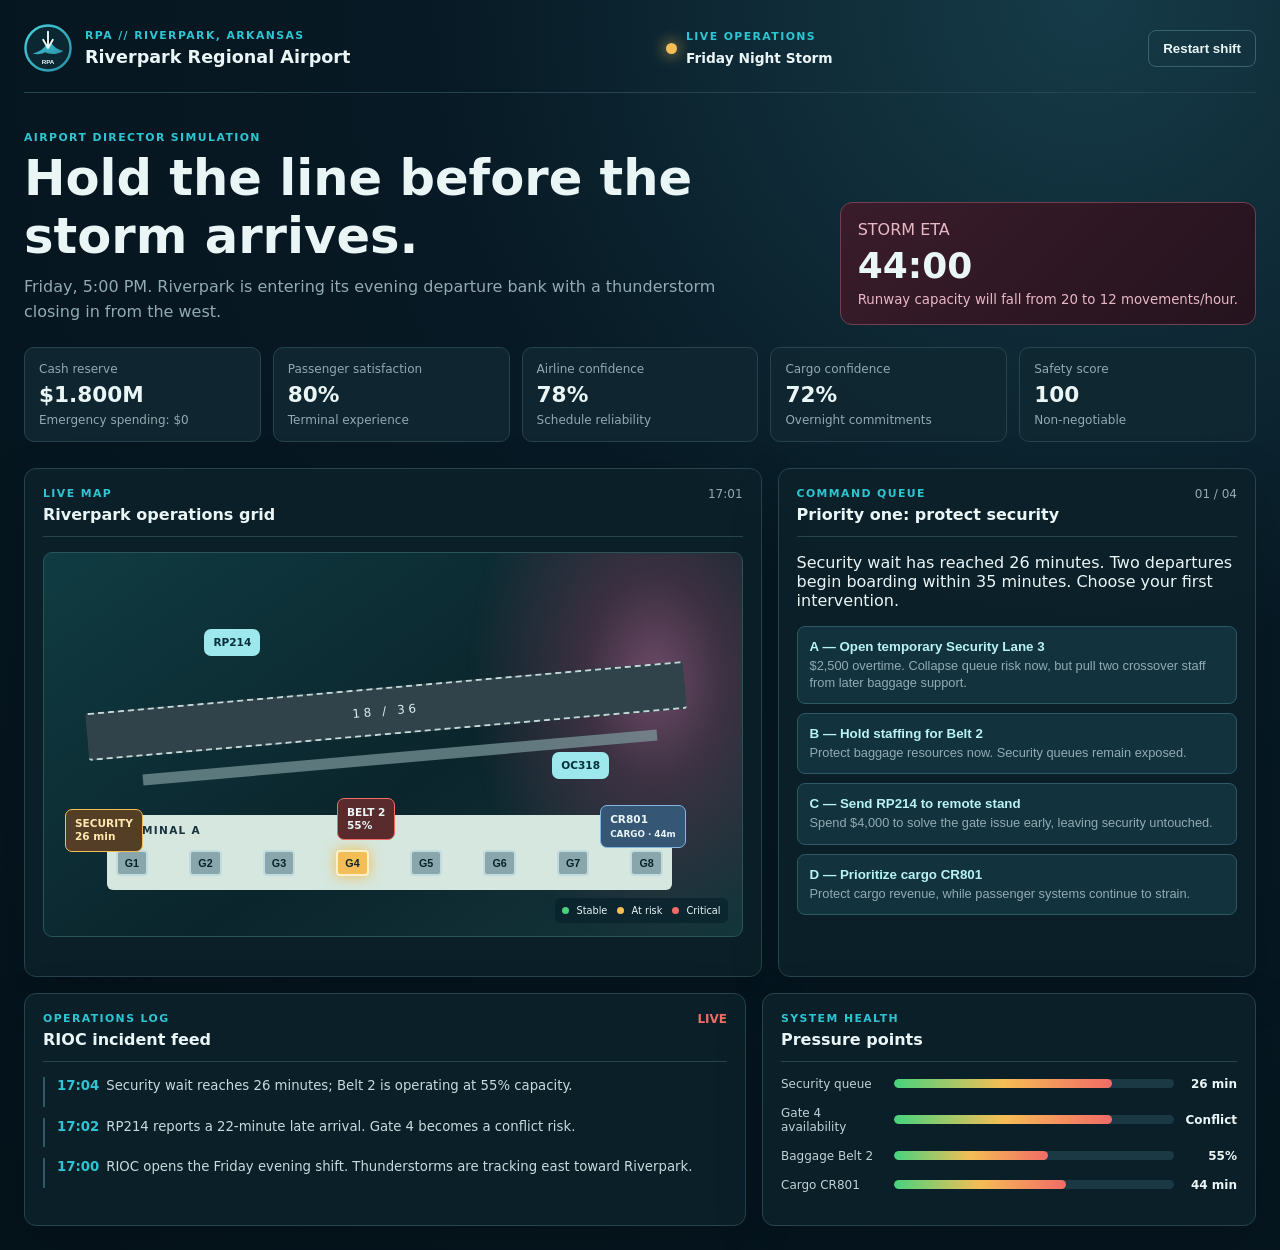
==== index.html @ ee778a7b "Build playable Riverpark Regional Airport v1" ====
<!doctype html>
<html lang="en">
<head>
  <meta charset="utf-8">
  <meta name="viewport" content="width=device-width, initial-scale=1">
  <meta name="theme-color" content="#071924">
  <title>Riverpark Regional Airport | Friday Night Storm</title>
  <link rel="stylesheet" href="styles.css">
</head>
<body>
  <main class="app-shell">
    <header class="topbar">
      <div class="brand"><img src="assets/riverpark-logo.svg" alt="Riverpark Regional Airport logo"><div><p class="eyebrow">RPA // RIVERPARK, ARKANSAS</p><h1>Riverpark Regional Airport</h1></div></div>
      <div class="scenario"><span class="status-dot"></span><div><p class="eyebrow">LIVE OPERATIONS</p><strong>Friday Night Storm</strong></div></div>
      <button id="restartTop" class="ghost">Restart shift</button>
    </header>
    <section class="hero">
      <div><p class="eyebrow">AIRPORT DIRECTOR SIMULATION</p><h2>Hold the line before the storm arrives.</h2><p id="briefingText">Friday, 5:00 PM. Riverpark is entering its evening departure bank with a thunderstorm closing in from the west.</p></div>
      <div class="storm-card"><span>STORM ETA</span><strong id="stormEta">45:00</strong><small id="stormLabel">Runway capacity will fall from 20 to 12 movements/hour.</small></div>
    </section>
    <section class="metrics" aria-label="Airport metrics">
      <article><span>Cash reserve</span><strong id="cash">$1.800M</strong><small id="cashNote">Emergency spending: $0</small></article>
      <article><span>Passenger satisfaction</span><strong id="passenger">80%</strong><small>Terminal experience</small></article>
      <article><span>Airline confidence</span><strong id="airline">78%</strong><small>Schedule reliability</small></article>
      <article><span>Cargo confidence</span><strong id="cargo">72%</strong><small>Overnight commitments</small></article>
      <article><span>Safety score</span><strong id="safety">100</strong><small>Non-negotiable</small></article>
    </section>
    <section class="workspace">
      <div class="map-panel panel">
        <div class="panel-heading"><div><p class="eyebrow">LIVE MAP</p><h3>Riverpark operations grid</h3></div><span id="clock">17:00</span></div>
        <div class="airport-map">
          <div class="storm-front"></div><div class="runway"><span>18 / 36</span></div><div class="taxiway"></div>
          <div class="terminal"><div class="terminal-label">TERMINAL A</div><div class="gates"><button class="gate">G1</button><button class="gate">G2</button><button class="gate">G3</button><button class="gate warning" id="gate4">G4</button><button class="gate">G5</button><button class="gate">G6</button><button class="gate">G7</button><button class="gate">G8</button></div></div>
          <div class="plane inbound" id="rp214">RP214</div><div class="plane outbound">OC318</div><div class="cargo-stand" id="cargoStand">CR801<br><small>CARGO</small></div>
          <div class="security-node" id="securityNode">SECURITY<br><strong>26 min</strong></div><div class="baggage-node" id="baggageNode">BELT 2<br><strong>55%</strong></div>
          <div class="legend"><span><i class="green"></i> Stable</span><span><i class="amber"></i> At risk</span><span><i class="red"></i> Critical</span></div>
        </div>
      </div>
      <aside class="panel command-panel"><div class="panel-heading"><div><p class="eyebrow">COMMAND QUEUE</p><h3 id="decisionTitle">Priority one: protect security</h3></div><span id="decisionStep">01 / 04</span></div><p id="decisionText">Security wait has reached 26 minutes. Two departures begin boarding within 35 minutes. Choose your first intervention.</p><div id="choices" class="choices"></div><div id="choiceResult" class="choice-result" aria-live="polite"></div></aside>
    </section>
    <section class="lower-grid">
      <section class="panel alerts"><div class="panel-heading"><div><p class="eyebrow">OPERATIONS LOG</p><h3>RIOC incident feed</h3></div><span class="live-tag">LIVE</span></div><ol id="log"></ol></section>
      <section class="panel status"><div class="panel-heading"><div><p class="eyebrow">SYSTEM HEALTH</p><h3>Pressure points</h3></div></div><div class="system-row"><span>Security queue</span><div class="bar"><b id="securityBar" style="width:82%"></b></div><strong id="securityValue">26 min</strong></div><div class="system-row"><span>Gate 4 availability</span><div class="bar"><b id="gateBar" style="width:78%"></b></div><strong id="gateValue">Conflict</strong></div><div class="system-row"><span>Baggage Belt 2</span><div class="bar"><b id="beltBar" style="width:55%"></b></div><strong id="beltValue">55%</strong></div><div class="system-row"><span>Cargo CR801</span><div class="bar"><b id="cargoBar" style="width:64%"></b></div><strong id="cargoValue">45 min</strong></div></section>
    </section>
    <section id="report" class="report hidden" aria-live="polite"><div class="report-card"><p class="eyebrow">SHIFT COMPLETE</p><h2 id="reportTitle">Riverpark holds the line.</h2><p id="reportSummary"></p><div id="scoreGrid" class="score-grid"></div><button id="restartReport" class="primary">Run the shift again</button></div></section>
  </main>
  <script src="app.js"></script>
</body>
</html>
---- styles.css ----
:root{--ink:#eaf5f6;--muted:#92aab2;--panel:#102731;--panel2:#0b2029;--line:#26434e;--sky:#2dc5d2;--green:#47d37d;--amber:#f5bd55;--red:#f16b67;--navy:#071924}*{box-sizing:border-box}body{margin:0;background:radial-gradient(circle at 85% 0,#163b48 0,#071924 40%,#05131b 100%);color:var(--ink);font-family:Inter,ui-sans-serif,system-ui,-apple-system,BlinkMacSystemFont,"Segoe UI",sans-serif;min-height:100vh}.app-shell{max-width:1440px;margin:auto;padding:24px}.topbar,.hero,.panel-heading,.brand,.scenario,.metrics,.workspace,.lower-grid{display:flex}.topbar{align-items:center;justify-content:space-between;border-bottom:1px solid var(--line);padding-bottom:20px;gap:18px}.brand{align-items:center;gap:13px}.brand img{width:48px;height:48px}.eyebrow{font-size:.68rem;letter-spacing:.13em;font-weight:800;color:var(--sky);margin:0 0 5px}.brand h1{font-size:1.1rem;margin:0}.scenario{align-items:center;gap:9px;text-align:left}.status-dot{width:11px;height:11px;border-radius:50%;background:var(--amber);box-shadow:0 0 15px var(--amber)}.scenario strong{font-size:.86rem}.ghost,.primary{border:1px solid #396270;background:transparent;color:var(--ink);padding:10px 14px;border-radius:8px;font-weight:750;cursor:pointer}.primary{background:var(--sky);color:#04212b;border:0;font-size:1rem;padding:13px 18px}.hero{justify-content:space-between;align-items:end;gap:25px;padding:38px 0 22px}.hero h2{font-size:clamp(1.8rem,4vw,3.1rem);margin:0 0 10px;max-width:720px}.hero>div>p:not(.eyebrow){color:var(--muted);max-width:740px;line-height:1.55;margin:0}.storm-card{min-width:210px;background:linear-gradient(135deg,#3a1c2a,#24131e);border:1px solid #704050;border-radius:12px;padding:17px}.storm-card span,.storm-card small{display:block;color:#e8b8c4}.storm-card strong{display:block;font-variant-numeric:tabular-nums;font-size:2.25rem;margin:6px 0}.metrics{gap:12px;overflow-x:auto;padding-bottom:10px}.metrics article{background:rgba(16,39,49,.9);border:1px solid var(--line);border-radius:10px;min-width:175px;padding:14px;flex:1}.metrics span,.metrics small{display:block;color:var(--muted);font-size:.75rem}.metrics strong{display:block;font-size:1.35rem;margin:6px 0}.workspace{gap:16px;margin-top:16px}.panel{background:rgba(11,32,41,.91);border:1px solid var(--line);border-radius:12px;padding:18px;box-shadow:0 16px 50px rgba(0,0,0,.16)}.map-panel{flex:1.35}.command-panel{flex:.85}.panel-heading{justify-content:space-between;align-items:start;border-bottom:1px solid var(--line);padding-bottom:12px;margin-bottom:15px}.panel-heading h3{font-size:1rem;margin:0}.panel-heading>span{font-size:.75rem;color:var(--muted)}.airport-map{height:385px;position:relative;overflow:hidden;border-radius:9px;background:linear-gradient(145deg,#103b42,#0b252c 56%,#14363b);border:1px solid #28545a}.storm-front{position:absolute;width:57%;height:150%;right:-16%;top:-42%;background:radial-gradient(ellipse,#6e4a68 0,rgba(85,54,76,.65) 25%,transparent 66%);filter:blur(3px)}.runway{position:absolute;left:6%;right:8%;top:35%;height:48px;border-radius:3px;background:#31434a;transform:rotate(-5deg);border-top:2px dashed #c3d7d7;border-bottom:2px dashed #c3d7d7;display:grid;place-items:center;color:#d8efef;font-size:.75rem;letter-spacing:.3em}.taxiway{position:absolute;left:14%;right:12%;top:52%;height:11px;background:#7e9a9d;transform:rotate(-5deg);opacity:.7}.terminal{position:absolute;left:9%;right:10%;bottom:12%;height:75px;border-radius:6px;background:#d5e7de;color:#17343d;padding:9px}.terminal-label{font-size:.66rem;font-weight:900;letter-spacing:.12em}.gates{display:flex;justify-content:space-between;gap:5px;margin-top:14px}.gate{background:#88a6ac;border:2px solid #c2dbdc;color:#08212a;border-radius:4px;padding:5px 7px;font-weight:900;font-size:.67rem}.gate.warning{background:var(--amber);border-color:#fff0c8;box-shadow:0 0 13px var(--amber)}.plane,.cargo-stand,.security-node,.baggage-node{position:absolute;border-radius:7px;padding:7px 9px;font-size:.66rem;font-weight:900;line-height:1.25}.plane{background:#9ce8ed;color:#07303a}.inbound{top:20%;left:23%;animation:float 2.8s ease-in-out infinite}.outbound{top:52%;right:19%}.cargo-stand{right:8%;top:66%;background:#355675;border:1px solid #82b6e0}.security-node{left:3%;top:67%;background:#553e26;border:1px solid var(--amber);color:#ffe7af}.baggage-node{left:42%;top:64%;background:#592b2d;border:1px solid var(--red)}.legend{position:absolute;right:14px;bottom:13px;display:flex;gap:10px;font-size:.61rem;background:#06202aab;padding:7px;border-radius:5px}.legend i{display:inline-block;width:7px;height:7px;border-radius:50%;margin-right:4px}.green{background:var(--green)}.amber{background:var(--amber)}.red{background:var(--red)}.choices{display:grid;gap:9px}.choice{background:#12333e;border:1px solid #2e5964;color:var(--ink);border-radius:8px;padding:12px;text-align:left;cursor:pointer;transition:.18s}.choice:hover{border-color:var(--sky);transform:translateY(-1px)}.choice strong{display:block;color:#b8f3f4;margin-bottom:3px}.choice span{color:var(--muted);font-size:.8rem;line-height:1.35}.choice:disabled{opacity:.55;cursor:not-allowed}.choice-result{color:#b8d9db;font-size:.86rem;line-height:1.45;margin-top:15px;min-height:28px}.lower-grid{gap:16px;margin-top:16px}.alerts{flex:1.2}.status{flex:.8}#log{list-style:none;margin:0;padding:0;max-height:220px;overflow:auto}#log li{border-left:2px solid #315862;padding:0 0 11px 12px;margin:0 0 11px;color:#c7dadd;font-size:.83rem;line-height:1.4}#log time{color:var(--sky);font-weight:800;margin-right:7px}.live-tag{color:var(--red)!important;font-weight:900}.system-row{display:grid;grid-template-columns:105px 1fr 55px;gap:8px;align-items:center;font-size:.75rem;margin:15px 0}.system-row>span{color:#bfd1d5}.system-row strong{text-align:right}.bar{height:9px;background:#1b3944;border-radius:10px;overflow:hidden}.bar b{display:block;height:100%;border-radius:10px;background:linear-gradient(90deg,var(--green),var(--amber),var(--red))}.report{position:fixed;inset:0;background:#020c12d9;display:grid;place-items:center;padding:20px;z-index:3}.report-card{background:linear-gradient(145deg,#173b45,#0a2028);border:1px solid #47717c;border-radius:14px;max-width:680px;width:100%;padding:32px;text-align:center;box-shadow:0 24px 70px #000}.report-card h2{font-size:2rem;margin:5px 0 10px}.report-card>p:not(.eyebrow){color:#c0d3d6;line-height:1.55}.score-grid{display:grid;grid-template-columns:repeat(3,1fr);gap:9px;margin:22px 0}.score-grid div{background:#0a222c;border:1px solid #31515a;border-radius:8px;padding:12px}.score-grid span{display:block;color:var(--muted);font-size:.72rem}.score-grid strong{display:block;font-size:1.25rem;margin-top:4px}.hidden{display:none}@keyframes float{50%{transform:translate(9px,-5px)}}@media(max-width:900px){.workspace,.lower-grid{flex-direction:column}.hero{align-items:start;flex-direction:column}.storm-card{width:100%}.map-panel,.command-panel{width:100%}}@media(max-width:600px){.app-shell{padding:15px}.topbar{flex-wrap:wrap}.scenario{order:3;width:100%}.airport-map{height:320px}.system-row{grid-template-columns:87px 1fr 48px}.score-grid{grid-template-columns:1fr 1fr}.gates{gap:2px}.gate{padding:4px}.runway{left:1%;right:1%}}
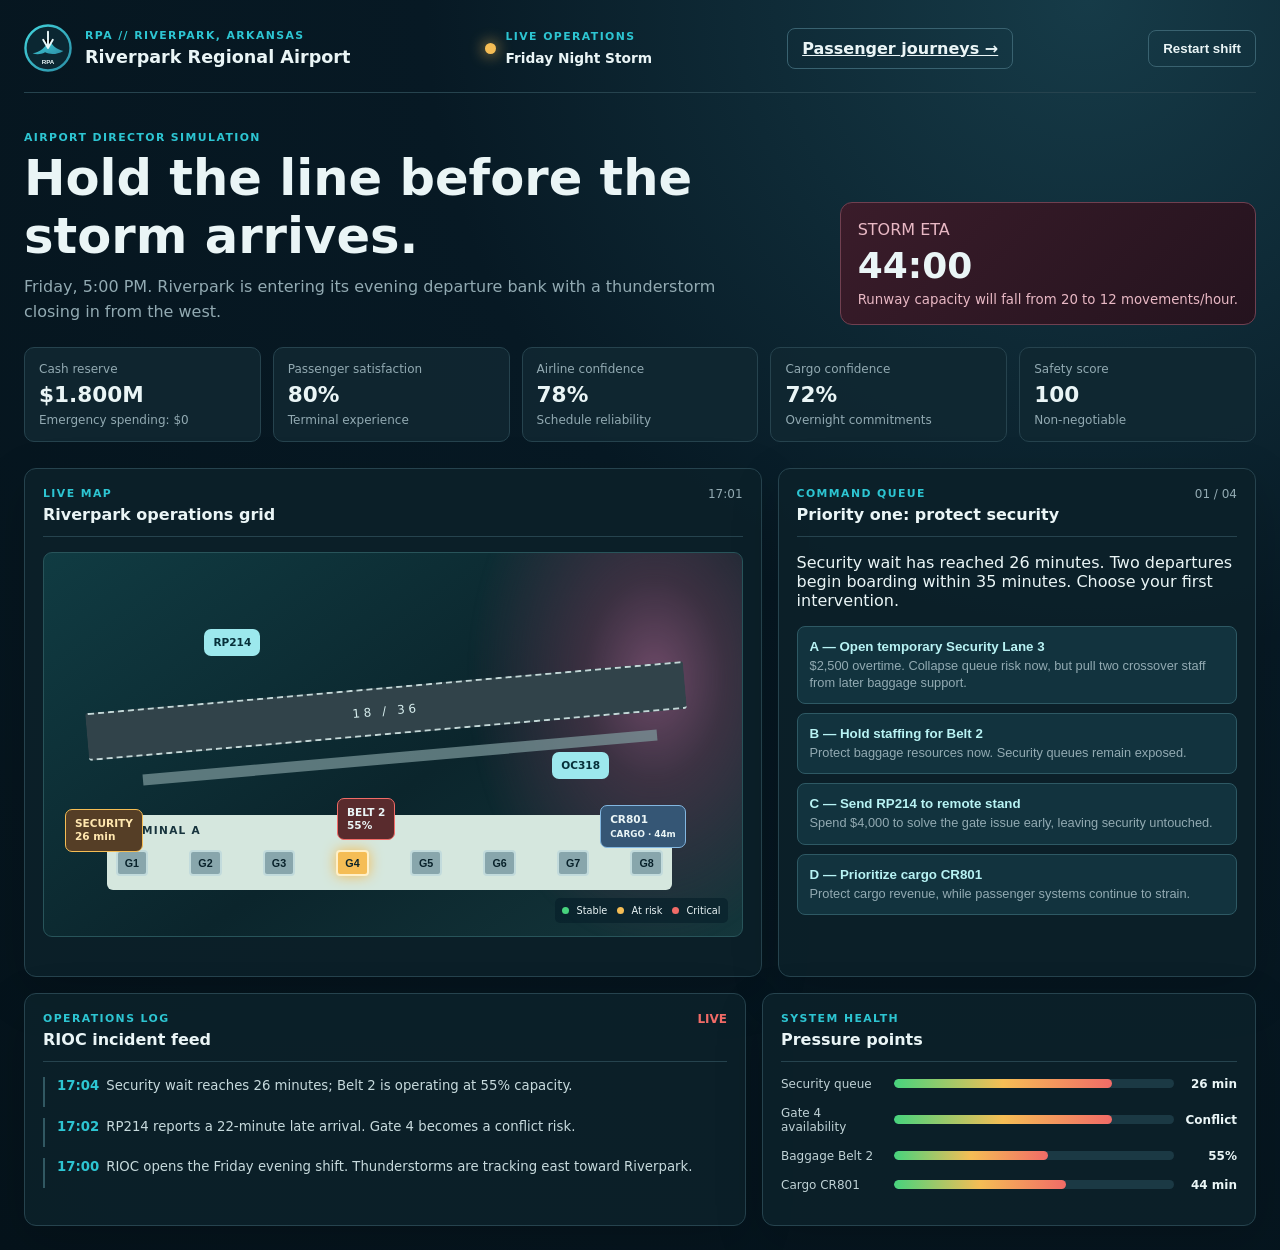
==== commit 08514d89: "Add separate saved passenger round trip with holiday calendar and return journey" ====
--- a/index.html
+++ b/index.html
@@ -12,6 +12,7 @@
     <header class="topbar">
       <div class="brand"><img src="assets/riverpark-logo.svg" alt="Riverpark Regional Airport logo"><div><p class="eyebrow">RPA // RIVERPARK, ARKANSAS</p><h1>Riverpark Regional Airport</h1></div></div>
       <div class="scenario"><span class="status-dot"></span><div><p class="eyebrow">LIVE OPERATIONS</p><strong>Friday Night Storm</strong></div></div>
+      <a href="passenger.html" class="ghost">Passenger journeys →</a>
       <button id="restartTop" class="ghost">Restart shift</button>
     </header>
     <section class="hero">
